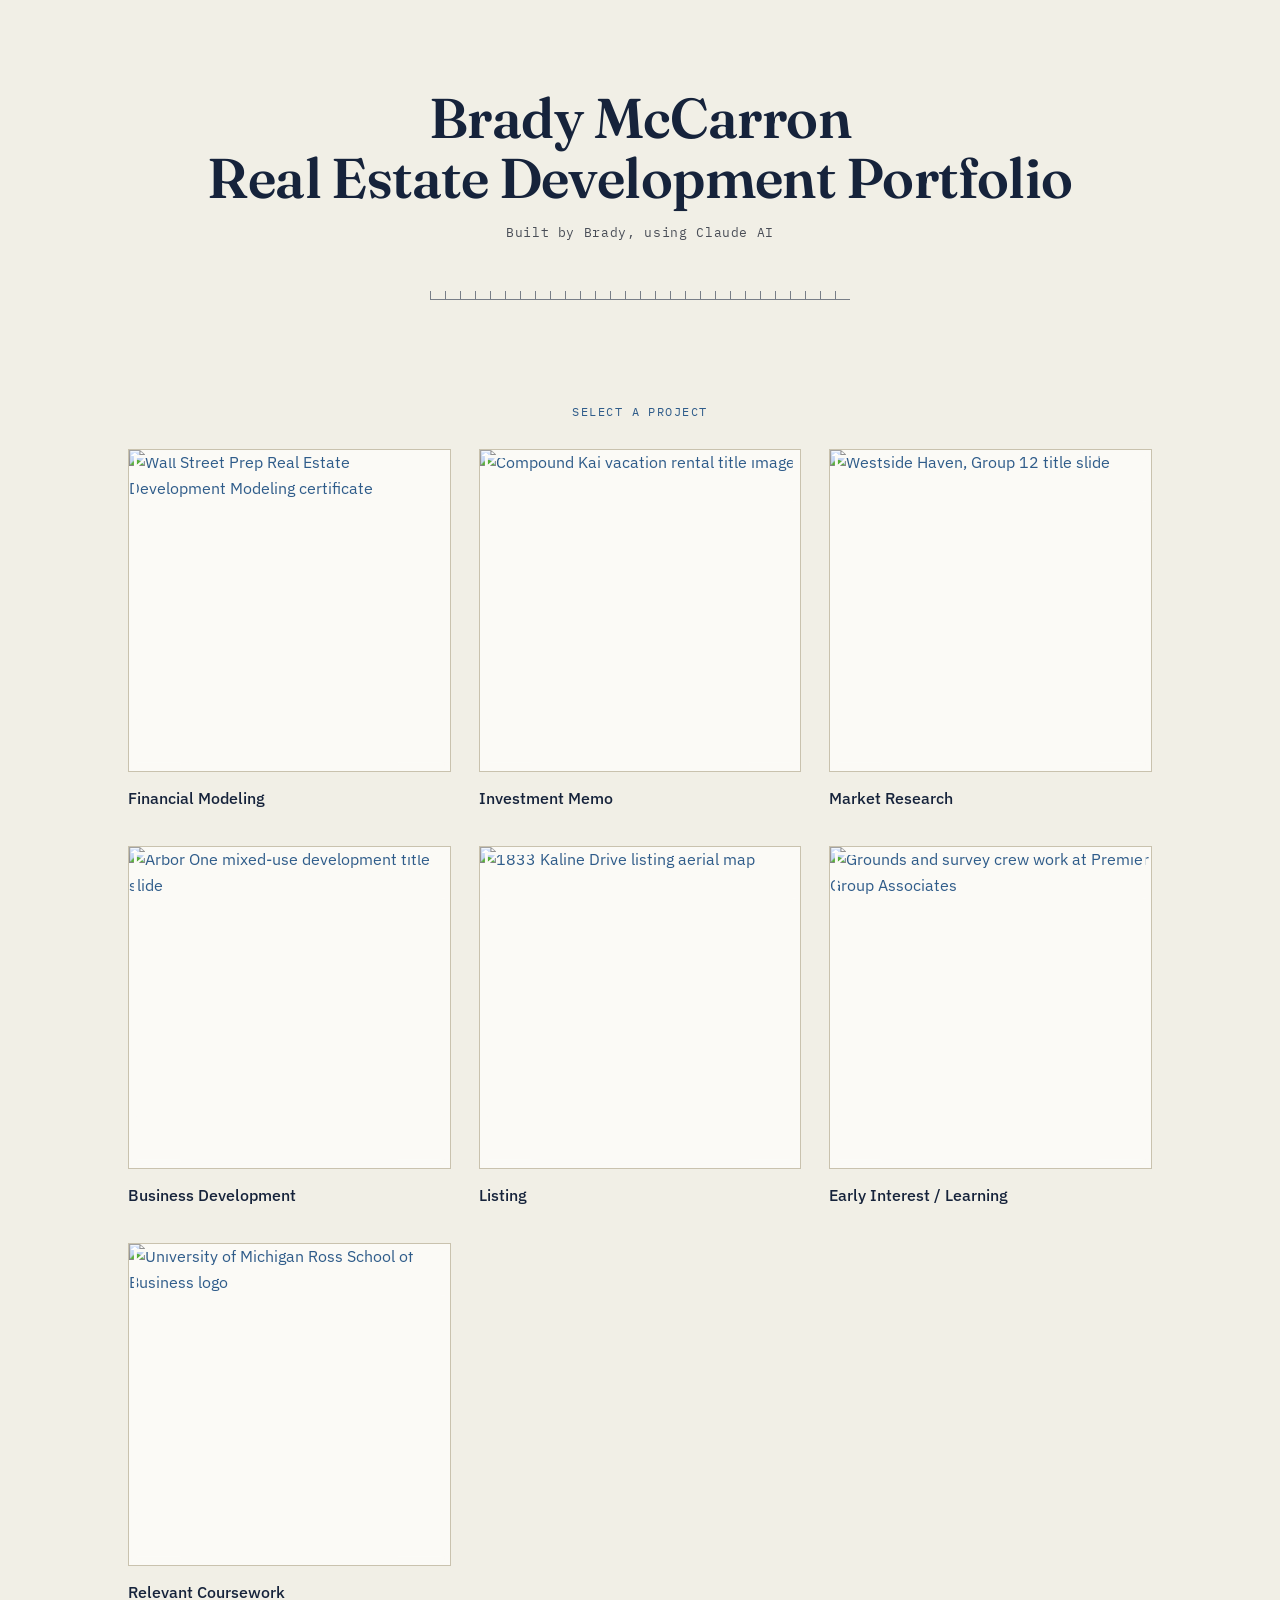
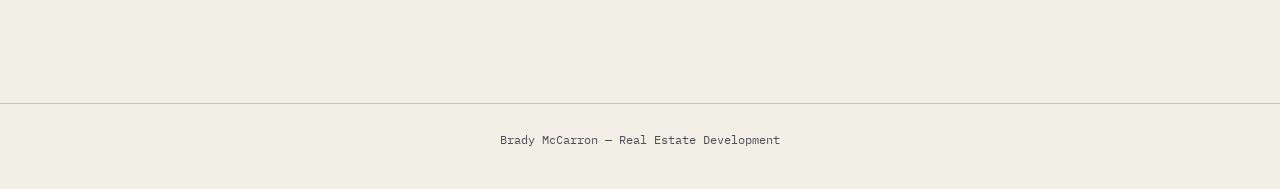
==== index.html @ e48d3ad6 "Add files via upload" ====
<!DOCTYPE html>
<html lang="en">
<head>
<meta charset="UTF-8">
<meta name="viewport" content="width=device-width, initial-scale=1.0">
<title>Brady McCarron — Real Estate Development Portfolio</title>
<meta name="description" content="Real estate development portfolio of Brady McCarron — financial modeling, investment analysis, market research, and development experience.">
<link rel="stylesheet" href="style.css">
</head>
<body>

<main>
  <section class="hero wrap">
    <h1>Brady McCarron<br>Real Estate Development Portfolio</h1>
    <p class="subtitle">Built by Brady, using Claude AI</p>
    <div class="ruler" aria-hidden="true"></div>
  </section>

  <p class="gallery-eyebrow">Select a project</p>

  <div class="wrap">
    <div class="gallery">

      <a class="tile" href="pages/financial-modeling.html">
        <div class="tile-frame">
          <img src="assets/icons/financial-modeling.png" alt="Wall Street Prep Real Estate Development Modeling certificate">
          <svg class="corner-frame" viewBox="0 0 100 100" preserveAspectRatio="none" aria-hidden="true">
            <path d="M2,16 V2 H16" />
            <path d="M84,2 H98 V16" />
            <path d="M98,84 V98 H84" />
            <path d="M16,98 H2 V84" />
          </svg>
          <span class="point-mark">×</span>
        </div>
        <span class="tile-caption">Financial Modeling</span>
      </a>
      <a class="tile" href="pages/investment-memo.html">
        <div class="tile-frame">
          <img src="assets/icons/investment-memo.png" alt="Compound Kai vacation rental title image">
          <svg class="corner-frame" viewBox="0 0 100 100" preserveAspectRatio="none" aria-hidden="true">
            <path d="M2,16 V2 H16" />
            <path d="M84,2 H98 V16" />
            <path d="M98,84 V98 H84" />
            <path d="M16,98 H2 V84" />
          </svg>
          <span class="point-mark">×</span>
        </div>
        <span class="tile-caption">Investment Memo</span>
      </a>
      <a class="tile" href="pages/market-research.html">
        <div class="tile-frame">
          <img src="assets/icons/market-research.png" alt="Westside Haven, Group 12 title slide">
          <svg class="corner-frame" viewBox="0 0 100 100" preserveAspectRatio="none" aria-hidden="true">
            <path d="M2,16 V2 H16" />
            <path d="M84,2 H98 V16" />
            <path d="M98,84 V98 H84" />
            <path d="M16,98 H2 V84" />
          </svg>
          <span class="point-mark">×</span>
        </div>
        <span class="tile-caption">Market Research</span>
      </a>
      <a class="tile" href="pages/business-development.html">
        <div class="tile-frame">
          <img src="assets/icons/business-development.png" alt="Arbor One mixed-use development title slide">
          <svg class="corner-frame" viewBox="0 0 100 100" preserveAspectRatio="none" aria-hidden="true">
            <path d="M2,16 V2 H16" />
            <path d="M84,2 H98 V16" />
            <path d="M98,84 V98 H84" />
            <path d="M16,98 H2 V84" />
          </svg>
          <span class="point-mark">×</span>
        </div>
        <span class="tile-caption">Business Development</span>
      </a>
      <a class="tile" href="pages/listing.html">
        <div class="tile-frame">
          <img src="assets/icons/listing.png" alt="1833 Kaline Drive listing aerial map">
          <svg class="corner-frame" viewBox="0 0 100 100" preserveAspectRatio="none" aria-hidden="true">
            <path d="M2,16 V2 H16" />
            <path d="M84,2 H98 V16" />
            <path d="M98,84 V98 H84" />
            <path d="M16,98 H2 V84" />
          </svg>
          <span class="point-mark">×</span>
        </div>
        <span class="tile-caption">Listing</span>
      </a>
      <a class="tile" href="pages/early-interest-learning.html">
        <div class="tile-frame">
          <img src="assets/icons/early-interest-learning.png" alt="Grounds and survey crew work at Premier Group Associates">
          <svg class="corner-frame" viewBox="0 0 100 100" preserveAspectRatio="none" aria-hidden="true">
            <path d="M2,16 V2 H16" />
            <path d="M84,2 H98 V16" />
            <path d="M98,84 V98 H84" />
            <path d="M16,98 H2 V84" />
          </svg>
          <span class="point-mark">×</span>
        </div>
        <span class="tile-caption">Early Interest / Learning</span>
      </a>
      <a class="tile" href="pages/relevant-coursework.html">
        <div class="tile-frame">
          <img src="assets/icons/relevant-coursework.png" alt="University of Michigan Ross School of Business logo">
          <svg class="corner-frame" viewBox="0 0 100 100" preserveAspectRatio="none" aria-hidden="true">
            <path d="M2,16 V2 H16" />
            <path d="M84,2 H98 V16" />
            <path d="M98,84 V98 H84" />
            <path d="M16,98 H2 V84" />
          </svg>
          <span class="point-mark">×</span>
        </div>
        <span class="tile-caption">Relevant Coursework</span>
      </a>

    </div>
  </div>
</main>

<footer class="site-footer">
  Brady McCarron — Real Estate Development
</footer>

</body>
</html>
---- style.css ----
/* ==========================================================================
   Brady McCarron — Real Estate Development Portfolio
   Design system: drafting-table / site-plan aesthetic.
   Signature elements: corner-bracket frames (drawing crop marks),
   a scale-bar rule, and an "×" survey-point mark used as the bullet glyph
   — a nod to hand-marked point maps from land-surveying work.
   ========================================================================== */

@import url('https://fonts.googleapis.com/css2?family=Fraunces:opsz,wght@9..144,400;9..144,500;9..144,600&family=IBM+Plex+Sans:wght@400;500;600&family=IBM+Plex+Mono:wght@400;500&display=swap');

:root {
  --paper: #F1EFE6;
  --paper-raised: #FBFAF6;
  --ink: #16233B;
  --blueprint: #2F5C8A;
  --blueprint-soft: #7C9BB8;
  --brick: #A84428;
  --graphite: #4A4E57;
  --line: #C9C2AE;

  --font-display: 'Fraunces', Georgia, serif;
  --font-body: 'IBM Plex Sans', -apple-system, sans-serif;
  --font-mono: 'IBM Plex Mono', 'Courier New', monospace;

  --max-width: 1080px;
}

* { box-sizing: border-box; }

html {
  scroll-behavior: smooth;
}

@media (prefers-reduced-motion: reduce) {
  html { scroll-behavior: auto; }
  *, *::before, *::after {
    animation-duration: 0.01ms !important;
    animation-iteration-count: 1 !important;
    transition-duration: 0.01ms !important;
  }
}

body {
  margin: 0;
  background: var(--paper);
  color: var(--ink);
  font-family: var(--font-body);
  font-size: 16px;
  line-height: 1.6;
  -webkit-font-smoothing: antialiased;
}

a {
  color: var(--blueprint);
  text-decoration: none;
}

img { max-width: 100%; display: block; }

.wrap {
  max-width: var(--max-width);
  margin: 0 auto;
  padding: 0 28px;
}

/* ---------- Site header (detail pages) ---------- */

.site-header {
  padding: 22px 0;
  border-bottom: 1px solid var(--line);
}

.site-header .wrap {
  display: flex;
  align-items: center;
  justify-content: space-between;
}

.brand-link {
  font-family: var(--font-mono);
  font-size: 13px;
  letter-spacing: 0.04em;
  text-transform: uppercase;
  color: var(--ink);
  display: flex;
  align-items: center;
  gap: 8px;
}

.brand-link .mark {
  color: var(--brick);
  font-size: 15px;
}

.back-link {
  font-family: var(--font-mono);
  font-size: 13px;
  color: var(--blueprint);
  display: inline-flex;
  align-items: center;
  gap: 6px;
  transition: gap 0.15s ease;
}

.back-link:hover { gap: 10px; }

/* ---------- Hero (home page) ---------- */

.hero {
  padding: 88px 0 46px;
  text-align: center;
}

.hero h1 {
  font-family: var(--font-display);
  font-weight: 600;
  font-size: clamp(34px, 5.2vw, 56px);
  line-height: 1.08;
  letter-spacing: -0.01em;
  margin: 0 0 14px;
}

.hero .subtitle {
  font-family: var(--font-mono);
  font-size: 13px;
  letter-spacing: 0.05em;
  color: var(--graphite);
  margin: 0;
}

.ruler {
  max-width: 420px;
  margin: 40px auto 0;
  height: 16px;
  background:
    repeating-linear-gradient(to right, var(--ink) 0 1px, transparent 1px 15px) bottom / 100% 9px no-repeat,
    linear-gradient(var(--ink), var(--ink)) bottom / 100% 1px no-repeat;
  opacity: 0.55;
}

.gallery-eyebrow {
  text-align: center;
  font-family: var(--font-mono);
  font-size: 12px;
  letter-spacing: 0.12em;
  text-transform: uppercase;
  color: var(--blueprint);
  margin: 56px 0 28px;
}

/* ---------- Gallery grid ---------- */

.gallery {
  display: grid;
  grid-template-columns: repeat(3, 1fr);
  gap: 34px 28px;
  padding-bottom: 96px;
}

@media (max-width: 760px) {
  .gallery { grid-template-columns: repeat(2, 1fr); }
}

@media (max-width: 480px) {
  .gallery { grid-template-columns: 1fr; }
}

.tile {
  display: block;
}

.tile-frame {
  position: relative;
  aspect-ratio: 1 / 1;
  background: var(--paper-raised);
  overflow: hidden;
  border: 1px solid var(--line);
}

.tile-frame img {
  width: 100%;
  height: 100%;
  object-fit: cover;
  transition: transform 0.4s cubic-bezier(0.2, 0.7, 0.3, 1);
}

.tile:hover .tile-frame img {
  transform: scale(1.045);
}

.corner-frame {
  position: absolute;
  inset: 0;
  width: 100%;
  height: 100%;
  pointer-events: none;
}

.corner-frame path {
  fill: none;
  stroke: var(--paper-raised);
  stroke-width: 3;
  vector-effect: non-scaling-stroke;
}

.tile:hover .corner-frame path,
.tile:focus-visible .corner-frame path {
  stroke: var(--brick);
}

.corner-frame path,
.tile-frame img { transition: stroke 0.25s ease, transform 0.4s cubic-bezier(0.2, 0.7, 0.3, 1); }

.point-mark {
  position: absolute;
  top: 10px;
  right: 10px;
  width: 22px;
  height: 22px;
  border-radius: 50%;
  border: 1px solid var(--brick);
  color: var(--brick);
  background: var(--paper-raised);
  font-family: var(--font-mono);
  font-size: 13px;
  display: flex;
  align-items: center;
  justify-content: center;
  opacity: 0;
  transform: scale(0.6);
  transition: opacity 0.2s ease, transform 0.2s ease;
}

.tile:hover .point-mark,
.tile:focus-visible .point-mark {
  opacity: 1;
  transform: scale(1);
}

.tile-caption {
  margin-top: 14px;
  font-family: var(--font-body);
  font-weight: 500;
  font-size: 16px;
  color: var(--ink);
  display: inline-block;
  border-bottom: 1px solid transparent;
  transition: border-color 0.2s ease, color 0.2s ease;
}

.tile:hover .tile-caption,
.tile:focus-visible .tile-caption {
  border-color: var(--brick);
  color: var(--brick);
}

.tile:focus-visible .tile-frame {
  outline: 2px solid var(--blueprint);
  outline-offset: 3px;
}

/* ---------- Site footer ---------- */

.site-footer {
  border-top: 1px solid var(--line);
  padding: 26px 0 40px;
  text-align: center;
  font-family: var(--font-mono);
  font-size: 12px;
  color: var(--graphite);
}

/* ---------- Detail pages ---------- */

.detail-main {
  padding: 64px 0 100px;
}

.detail-icon-frame {
  position: relative;
  width: 168px;
  height: 168px;
  margin: 0 auto 32px;
  background: var(--paper-raised);
  border: 1px solid var(--line);
}

.detail-icon-frame img {
  width: 100%;
  height: 100%;
  object-fit: cover;
}

.detail-heading {
  text-align: center;
  max-width: 720px;
  margin: 0 auto;
}

.eyebrow-tag {
  display: inline-block;
  font-family: var(--font-mono);
  font-size: 11px;
  letter-spacing: 0.1em;
  text-transform: uppercase;
  color: var(--blueprint);
  border: 1px solid var(--blueprint-soft);
  padding: 4px 10px;
  margin-bottom: 16px;
}

.detail-heading h1 {
  font-family: var(--font-display);
  font-weight: 600;
  font-size: clamp(28px, 4vw, 42px);
  margin: 0 0 8px;
  letter-spacing: -0.01em;
}

.detail-media {
  max-width: 780px;
  margin: 52px auto 0;
}

.media-single img {
  width: 100%;
  border: 1px solid var(--line);
}

.media-stack {
  display: flex;
  flex-direction: column;
  gap: 20px;
}

.media-stack img {
  width: 100%;
  height: auto;
  border: 1px solid var(--line);
}

.media-pair {
  display: grid;
  grid-template-columns: repeat(2, 1fr);
  gap: 16px;
}

.media-pair img {
  width: 100%;
  height: 100%;
  object-fit: cover;
  border: 1px solid var(--line);
}

@media (max-width: 640px) {
  .media-pair { grid-template-columns: 1fr; }
  .media-pair img { height: auto; object-fit: contain; }
}

.media-caption {
  text-align: center;
  font-family: var(--font-mono);
  font-size: 12px;
  color: var(--graphite);
  margin-top: 10px;
}

.file-card {
  display: flex;
  align-items: center;
  gap: 16px;
  border: 1px solid var(--line);
  background: var(--paper-raised);
  padding: 20px 22px;
}

.file-card .file-icon {
  width: 44px;
  height: 44px;
  flex-shrink: 0;
  border: 1.5px solid var(--ink);
  display: flex;
  align-items: center;
  justify-content: center;
  font-family: var(--font-mono);
  font-size: 10px;
  font-weight: 500;
  letter-spacing: 0.02em;
}

.file-card .file-info { flex: 1; }

.file-card .file-name {
  font-weight: 500;
  font-size: 15px;
  margin: 0 0 2px;
}

.file-card .file-meta {
  font-family: var(--font-mono);
  font-size: 12px;
  color: var(--graphite);
  margin: 0;
}

.file-card .file-download {
  font-family: var(--font-mono);
  font-size: 12px;
  letter-spacing: 0.04em;
  text-transform: uppercase;
  color: var(--blueprint);
  border: 1px solid var(--blueprint);
  padding: 9px 16px;
  white-space: nowrap;
  transition: background 0.2s ease, color 0.2s ease;
}

.file-card .file-download:hover {
  background: var(--blueprint);
  color: var(--paper-raised);
}

.pdf-embed {
  width: 100%;
  height: 620px;
  border: 1px solid var(--line);
  margin-bottom: 14px;
}

@media (max-width: 640px) {
  .pdf-embed { height: 420px; }
}

.detail-description {
  max-width: 620px;
  margin: 56px auto 0;
  font-size: 17px;
  color: var(--graphite);
}

.detail-description p {
  margin: 0;
}

.desc-list {
  list-style: none;
  margin: 0;
  padding: 0;
}

.desc-list li {
  display: flex;
  align-items: flex-start;
  gap: 12px;
  padding: 10px 0;
  border-bottom: 1px solid var(--line);
}

.desc-list li:last-child { border-bottom: none; }

.desc-list .point {
  flex-shrink: 0;
  width: 20px;
  height: 20px;
  border-radius: 50%;
  border: 1px solid var(--brick);
  color: var(--brick);
  font-family: var(--font-mono);
  font-size: 12px;
  display: flex;
  align-items: center;
  justify-content: center;
  margin-top: 1px;
}

.desc-list .sub {
  display: block;
  font-family: var(--font-mono);
  font-size: 13px;
  color: var(--blueprint);
  margin-top: 4px;
}

.desc-list strong {
  color: var(--ink);
  font-weight: 600;
}
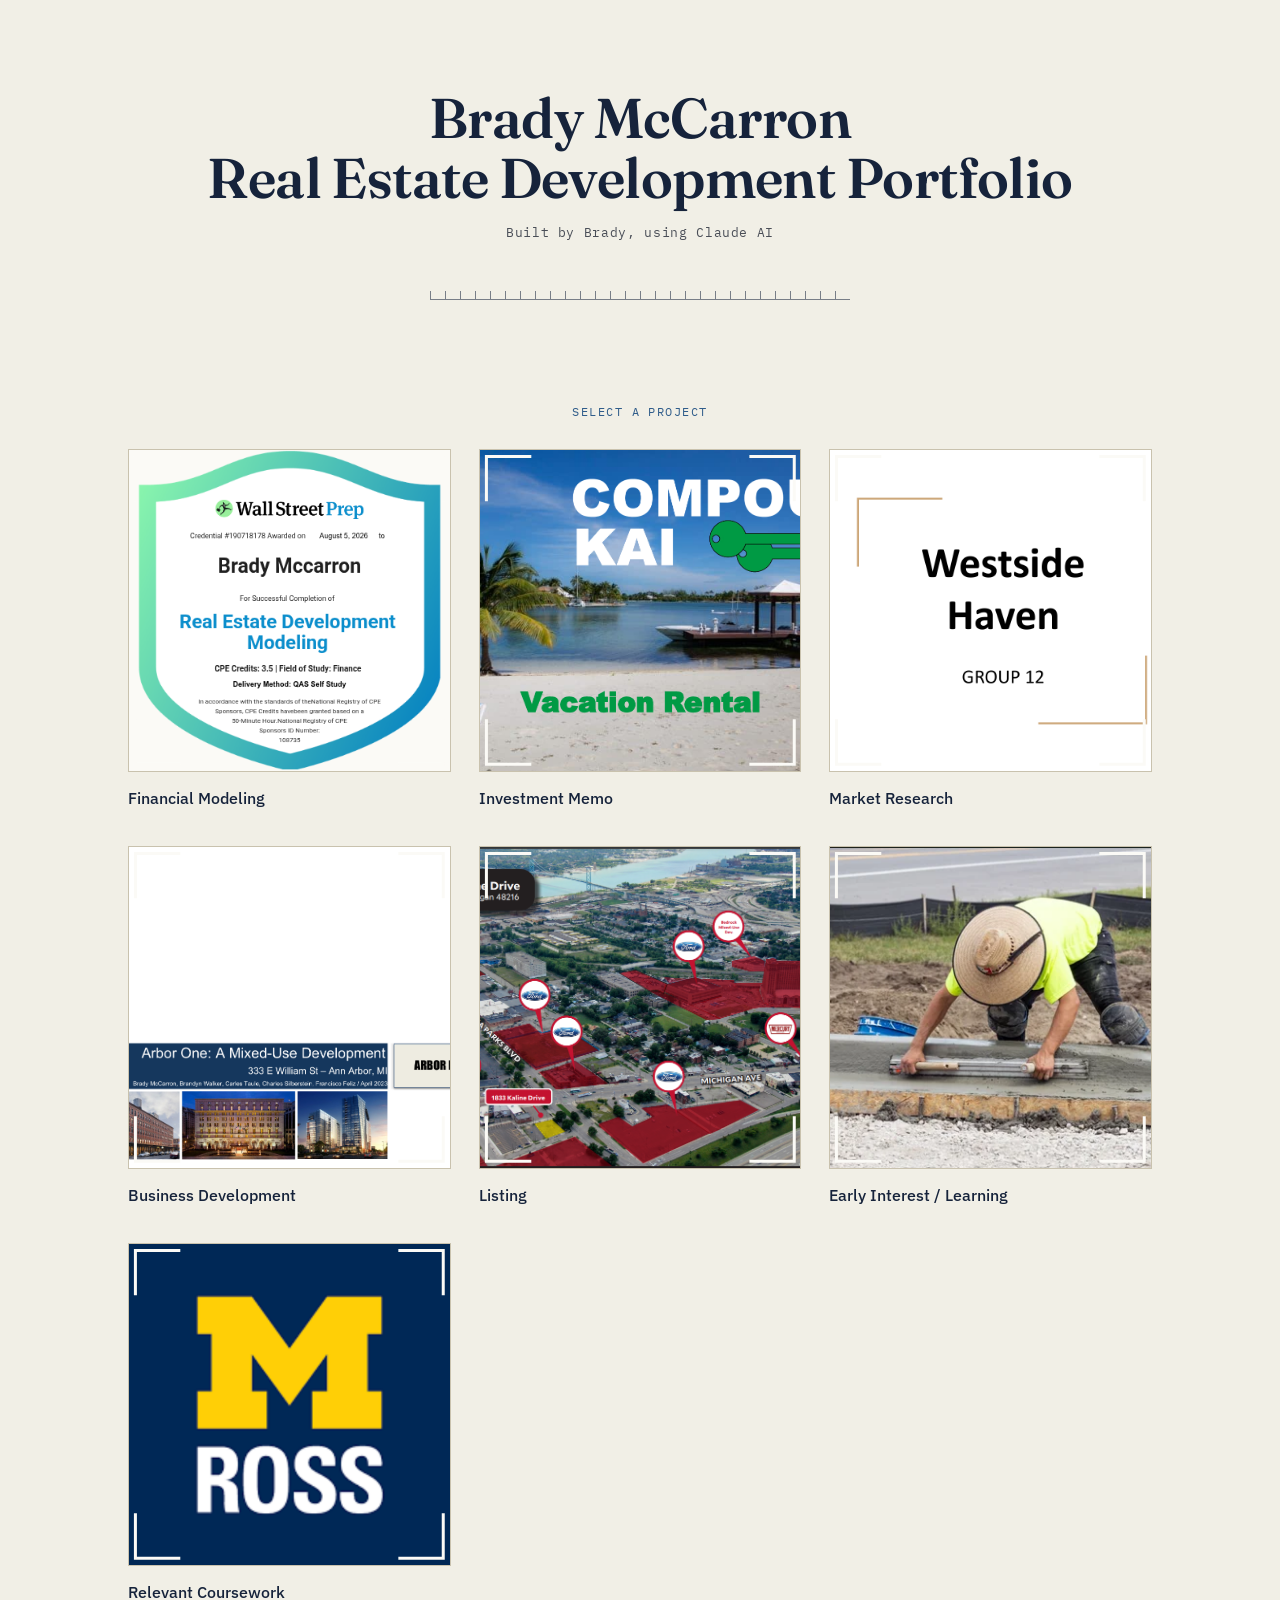
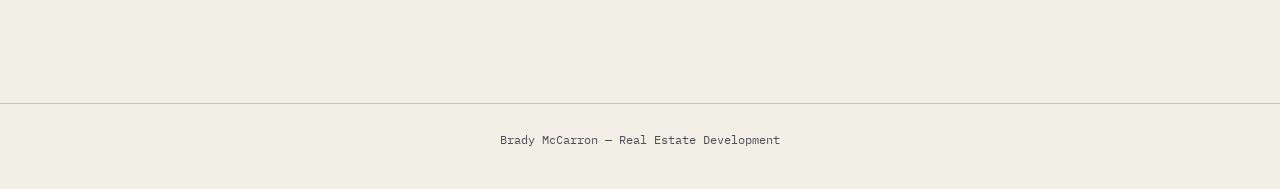
==== commit 2cc92f00: "Add files via upload" ====
--- a/index.html
+++ b/index.html
@@ -21,9 +21,9 @@
   <div class="wrap">
     <div class="gallery">
 
-      <a class="tile" href="pages/financial-modeling.html">
+      <a class="tile" href="financial-modeling.html">
         <div class="tile-frame">
-          <img src="assets/icons/financial-modeling.png" alt="Wall Street Prep Real Estate Development Modeling certificate">
+          <img src="financial-modeling.png" alt="Wall Street Prep Real Estate Development Modeling certificate">
           <svg class="corner-frame" viewBox="0 0 100 100" preserveAspectRatio="none" aria-hidden="true">
             <path d="M2,16 V2 H16" />
             <path d="M84,2 H98 V16" />
@@ -34,9 +34,9 @@
         </div>
         <span class="tile-caption">Financial Modeling</span>
       </a>
-      <a class="tile" href="pages/investment-memo.html">
+      <a class="tile" href="investment-memo.html">
         <div class="tile-frame">
-          <img src="assets/icons/investment-memo.png" alt="Compound Kai vacation rental title image">
+          <img src="investment-memo.png" alt="Compound Kai vacation rental title image">
           <svg class="corner-frame" viewBox="0 0 100 100" preserveAspectRatio="none" aria-hidden="true">
             <path d="M2,16 V2 H16" />
             <path d="M84,2 H98 V16" />
@@ -47,9 +47,9 @@
         </div>
         <span class="tile-caption">Investment Memo</span>
       </a>
-      <a class="tile" href="pages/market-research.html">
+      <a class="tile" href="market-research.html">
         <div class="tile-frame">
-          <img src="assets/icons/market-research.png" alt="Westside Haven, Group 12 title slide">
+          <img src="market-research.png" alt="Westside Haven, Group 12 title slide">
           <svg class="corner-frame" viewBox="0 0 100 100" preserveAspectRatio="none" aria-hidden="true">
             <path d="M2,16 V2 H16" />
             <path d="M84,2 H98 V16" />
@@ -60,9 +60,9 @@
         </div>
         <span class="tile-caption">Market Research</span>
       </a>
-      <a class="tile" href="pages/business-development.html">
+      <a class="tile" href="business-development.html">
         <div class="tile-frame">
-          <img src="assets/icons/business-development.png" alt="Arbor One mixed-use development title slide">
+          <img src="business-development.png" alt="Arbor One mixed-use development title slide">
           <svg class="corner-frame" viewBox="0 0 100 100" preserveAspectRatio="none" aria-hidden="true">
             <path d="M2,16 V2 H16" />
             <path d="M84,2 H98 V16" />
@@ -73,9 +73,9 @@
         </div>
         <span class="tile-caption">Business Development</span>
       </a>
-      <a class="tile" href="pages/listing.html">
+      <a class="tile" href="listing.html">
         <div class="tile-frame">
-          <img src="assets/icons/listing.png" alt="1833 Kaline Drive listing aerial map">
+          <img src="listing.png" alt="1833 Kaline Drive listing aerial map">
           <svg class="corner-frame" viewBox="0 0 100 100" preserveAspectRatio="none" aria-hidden="true">
             <path d="M2,16 V2 H16" />
             <path d="M84,2 H98 V16" />
@@ -86,9 +86,9 @@
         </div>
         <span class="tile-caption">Listing</span>
       </a>
-      <a class="tile" href="pages/early-interest-learning.html">
+      <a class="tile" href="early-interest-learning.html">
         <div class="tile-frame">
-          <img src="assets/icons/early-interest-learning.png" alt="Grounds and survey crew work at Premier Group Associates">
+          <img src="early-interest-learning.png" alt="Grounds and survey crew work at Premier Group Associates">
           <svg class="corner-frame" viewBox="0 0 100 100" preserveAspectRatio="none" aria-hidden="true">
             <path d="M2,16 V2 H16" />
             <path d="M84,2 H98 V16" />
@@ -99,9 +99,9 @@
         </div>
         <span class="tile-caption">Early Interest / Learning</span>
       </a>
-      <a class="tile" href="pages/relevant-coursework.html">
+      <a class="tile" href="relevant-coursework.html">
         <div class="tile-frame">
-          <img src="assets/icons/relevant-coursework.png" alt="University of Michigan Ross School of Business logo">
+          <img src="relevant-coursework.png" alt="University of Michigan Ross School of Business logo">
           <svg class="corner-frame" viewBox="0 0 100 100" preserveAspectRatio="none" aria-hidden="true">
             <path d="M2,16 V2 H16" />
             <path d="M84,2 H98 V16" />
